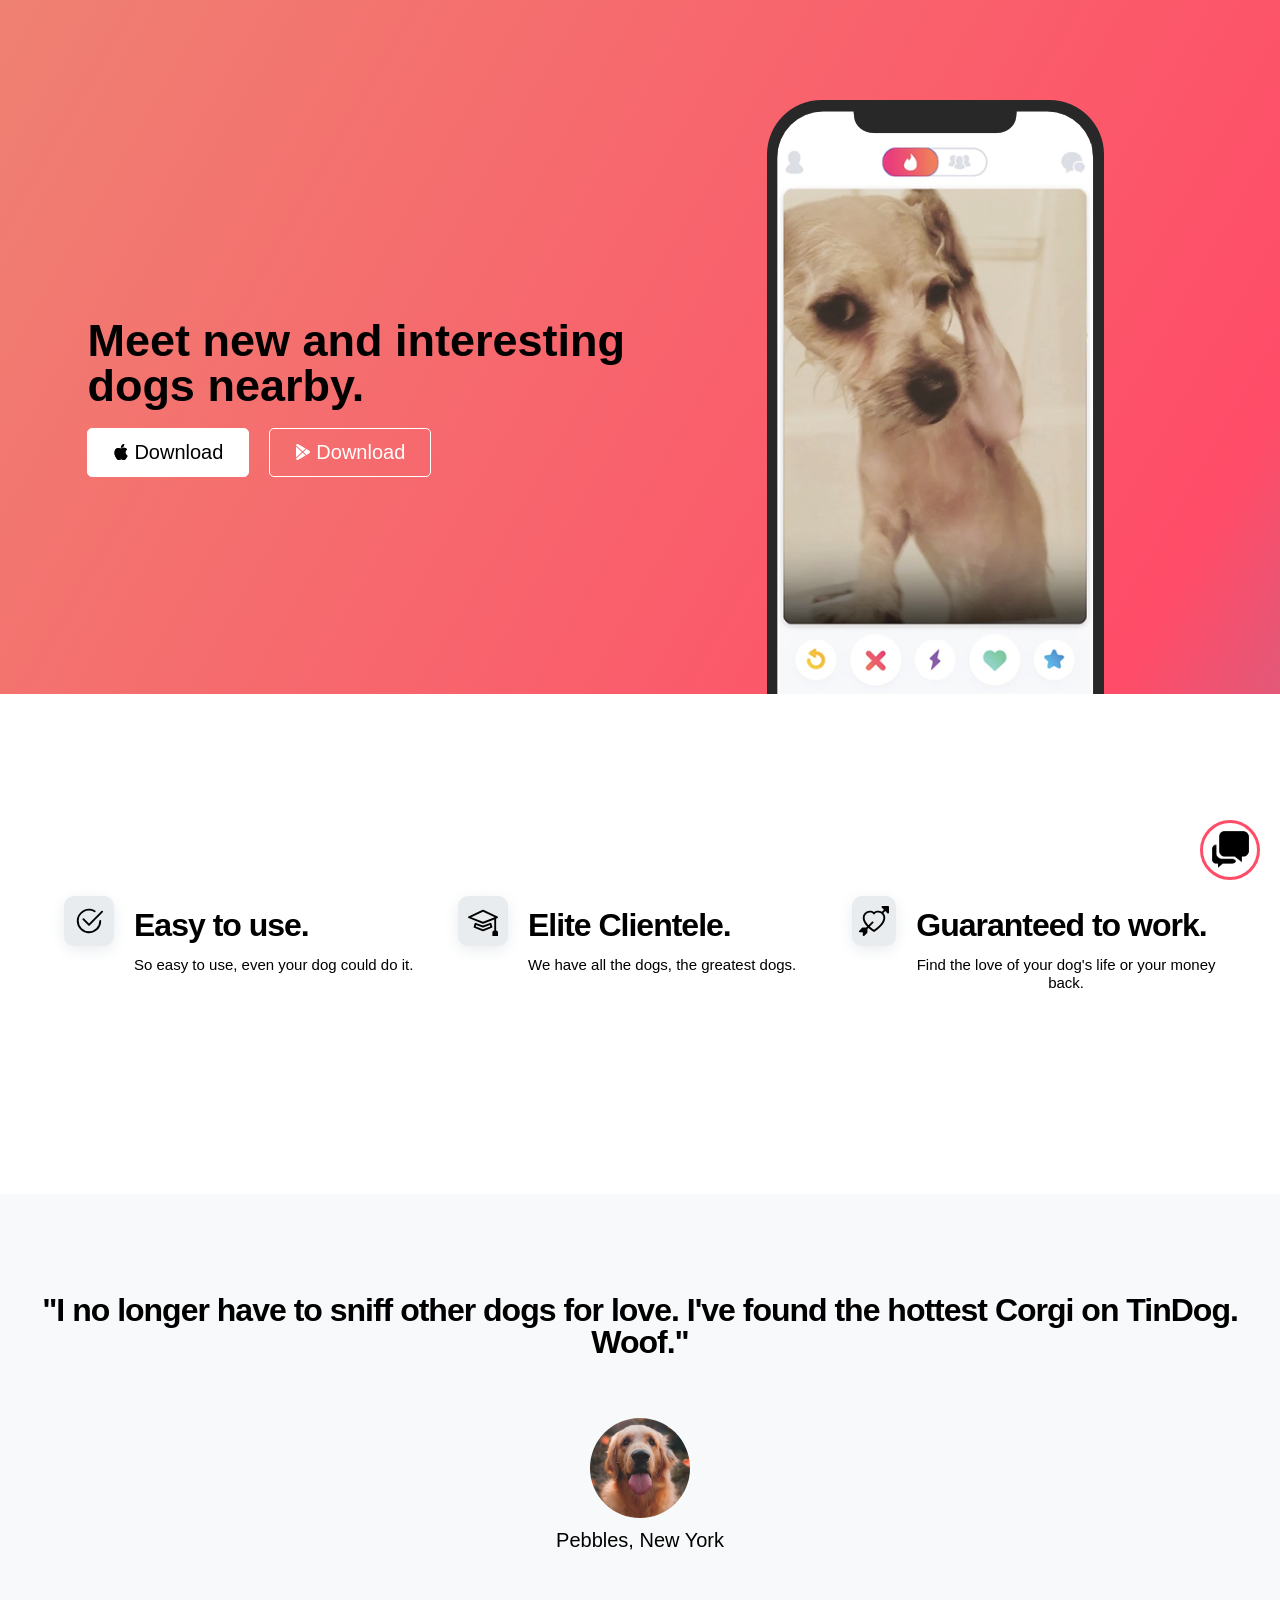
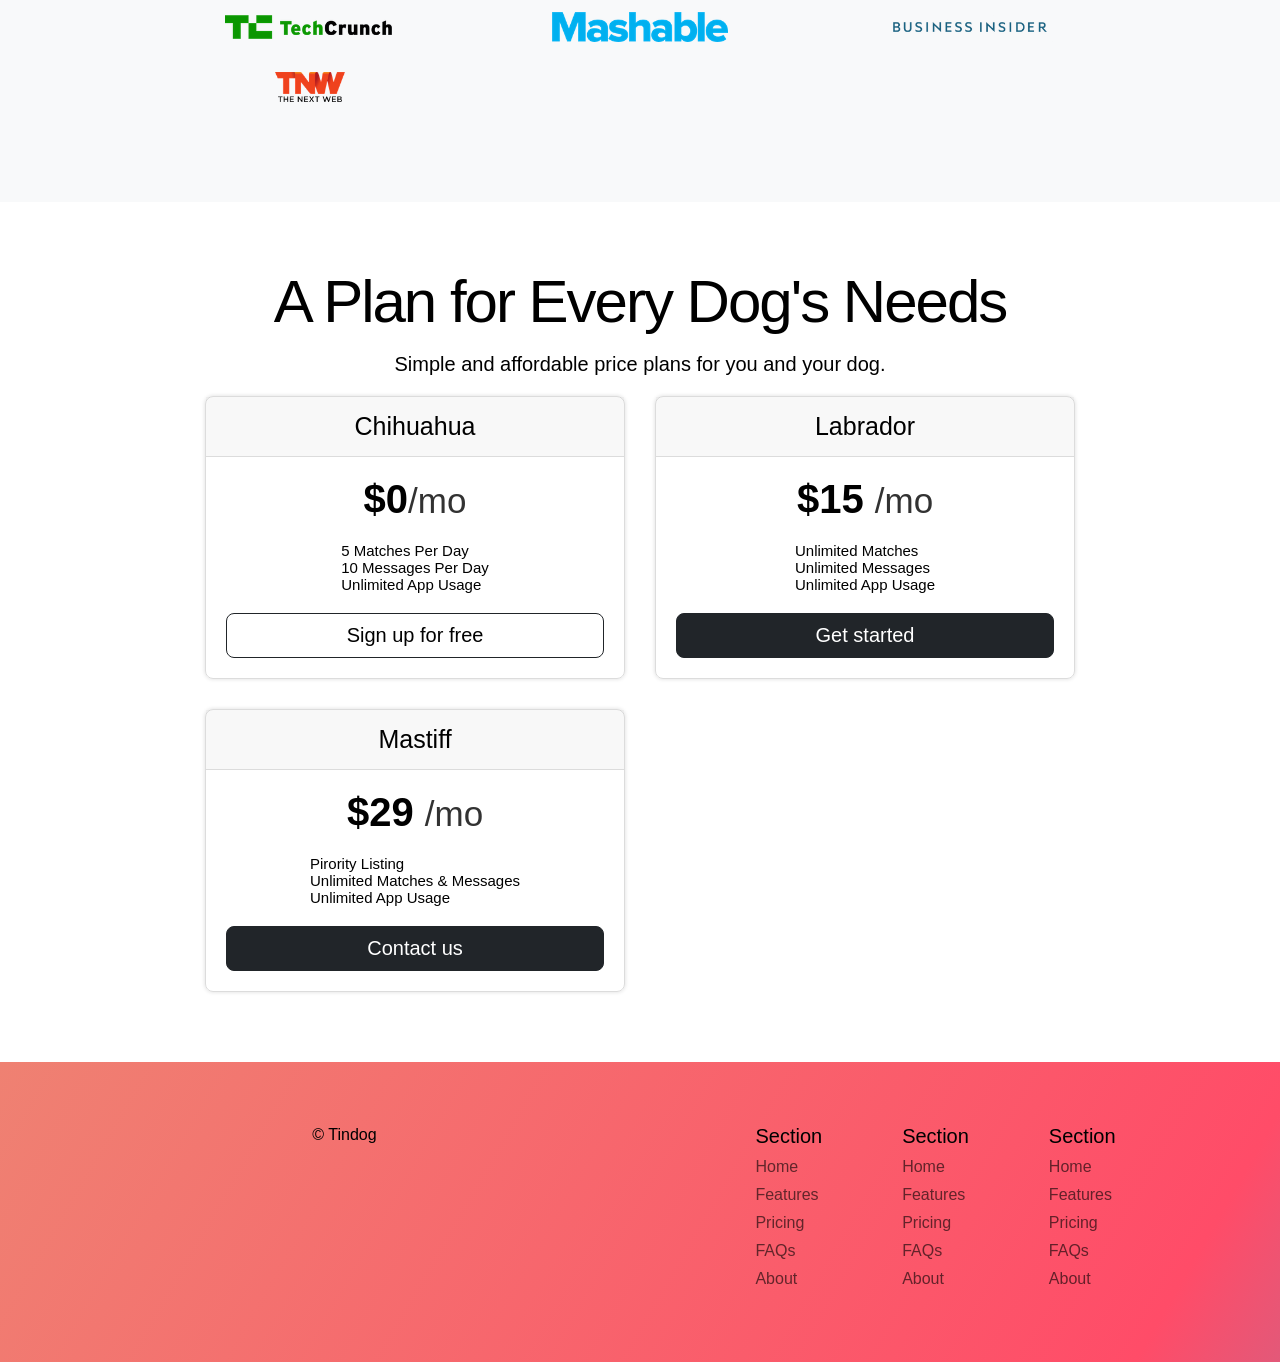
==== index.html @ 3310e5c8 "Rename tindog.html to index.html" ====
<!DOCTYPE html>
<html lang="en">
<head>
    <meta charset="UTF-8">
    <meta name="viewport" content="width=device-width, initial-scale=1.0">
    <link rel="stylesheet" href="tindogcss/tindog.css">
    <title>TinDog||web app</title>
</head>
<body>
    <div class="container">
        <header id="header">
           <div class="hero-grid">
            <div class="header-message header-item1">
                <h1 class="">Meet new and interesting <br> dogs nearby.</h1>

                <ul class="">
                    <li class=" ">
                        <a href="" class="btn filled">  
                         <svg xmlns="http://www.w3.org/2000/svg" width="16" height="16" fill="currentColor"
                        class="bi bi-apple mb-1" viewBox="0 0 16 16">
                        <path
                        d="M11.182.008C11.148-.03 9.923.023 8.857 1.18c-1.066 1.156-.902 2.482-.878 2.516.024.034 1.52.087 2.475-1.258.955-1.345.762-2.391.728-2.43Zm3.314 11.733c-.048-.096-2.325-1.234-2.113-3.422.212-2.189 1.675-2.789 1.698-2.854.023-.065-.597-.79-1.254-1.157a3.692 3.692 0 0 0-1.563-.434c-.108-.003-.483-.095-1.254.116-.508.139-1.653.589-1.968.607-.316.018-1.256-.522-2.267-.665-.647-.125-1.333.131-1.824.328-.49.196-1.422.754-2.074 2.237-.652 1.482-.311 3.83-.067 4.56.244.729.625 1.924 1.273 2.796.576.984 1.34 1.667 1.659 1.899.319.232 1.219.386 1.843.067.502-.308 1.408-.485 1.766-.472.357.013 1.061.154 1.782.539.571.197 1.111.115 1.652-.105.541-.221 1.324-1.059 2.238-2.758.347-.79.505-1.217.473-1.282Z" />
                        <path
                        d="M11.182.008C11.148-.03 9.923.023 8.857 1.18c-1.066 1.156-.902 2.482-.878 2.516.024.034 1.52.087 2.475-1.258.955-1.345.762-2.391.728-2.43Zm3.314 11.733c-.048-.096-2.325-1.234-2.113-3.422.212-2.189 1.675-2.789 1.698-2.854.023-.065-.597-.79-1.254-1.157a3.692 3.692 0 0 0-1.563-.434c-.108-.003-.483-.095-1.254.116-.508.139-1.653.589-1.968.607-.316.018-1.256-.522-2.267-.665-.647-.125-1.333.131-1.824.328-.49.196-1.422.754-2.074 2.237-.652 1.482-.311 3.83-.067 4.56.244.729.625 1.924 1.273 2.796.576.984 1.34 1.667 1.659 1.899.319.232 1.219.386 1.843.067.502-.308 1.408-.485 1.766-.472.357.013 1.061.154 1.782.539.571.197 1.111.115 1.652-.105.541-.221 1.324-1.059 2.238-2.758.347-.79.505-1.217.473-1.282Z" />
                        </svg>
                        Download
                        </a>
                    </li>
 
                    <li class="">
                        <a href="" class="btn outline"> 
                           <svg xmlns="http://www.w3.org/2000/svg" width="16" height="16" fill="currentColor"
                            class="bi bi-google-play mb-1" viewBox="0 0 16 16">
                            <path
                            d="M14.222 9.374c1.037-.61 1.037-2.137 0-2.748L11.528 5.04 8.32 8l3.207 2.96 2.694-1.586Zm-3.595 2.116L7.583 8.68 1.03 14.73c.201 1.029 1.36 1.61 2.303 1.055l7.294-4.295ZM1 13.396V2.603L6.846 8 1 13.396ZM1.03 1.27l6.553 6.05 3.044-2.81L3.333.215C2.39-.341 1.231.24 1.03 1.27Z" />
                            </svg>
                            Download
                        </a>
                    </li>
                </ul>
            </div>

            <img class="header-message header-item2" src="images\iphone.png" alt="">
           </div> 
        </header>

        <section class="feature-section">
           <div class="feature-grid">
            <div class="features">
                <div class="svg">
                    <svg xmlns="http://www.w3.org/2000/svg" height="30" fill="currentColor" class="bi bi-check2-circle"
                    viewBox="0 0 16 16">
                    <path
                    d="M2.5 8a5.5 5.5 0 0 1 8.25-4.764.5.5 0 0 0 .5-.866A6.5 6.5 0 1 0 14.5 8a.5.5 0 0 0-1 0 5.5 5.5 0 1 1-11 0z" />
                    <path
                    d="M15.354 3.354a.5.5 0 0 0-.708-.708L8 9.293 5.354 6.646a.5.5 0 1 0-.708.708l3 3a.5.5 0 0 0 .708 0l7-7z" />
                    </svg>
                </div>
              
                <div>
                    <h3>Easy to use.</h3>
                     <p>So easy to use, even your dog could do it.</p>
                </div>
            </div>

            <div class="features">
                <div class="svg">
                    <svg xmlns="http://www.w3.org/2000/svg" height="30" fill="currentColor" class="bi bi-mortarboard" viewBox="0 0 16 16">
                    <path d="M8.211 2.047a.5.5 0 0 0-.422 0l-7.5 3.5a.5.5 0 0 0 .025.917l7.5 3a.5.5 0 0 0 .372 0L14 7.14V13a1 1 0 0 0-1 1v2h3v-2a1 1 0 0 0-1-1V6.739l.686-.275a.5.5 0 0 0 .025-.917l-7.5-3.5ZM8 8.46 1.758 5.965 8 3.052l6.242 2.913L8 8.46Z"/>
                    <path d="M4.176 9.032a.5.5 0 0 0-.656.327l-.5 1.7a.5.5 0 0 0 .294.605l4.5 1.8a.5.5 0 0 0 .372 0l4.5-1.8a.5.5 0 0 0 .294-.605l-.5-1.7a.5.5 0 0 0-.656-.327L8 10.466 4.176 9.032Zm-.068 1.873.22-.748 3.496 1.311a.5.5 0 0 0 .352 0l3.496-1.311.22.748L8 12.46l-3.892-1.556Z"/>
                    </svg>
                </div>

                <div>
                    <h3>Elite Clientele.</h3>
                     <p>We have all the dogs, the greatest dogs.</p>
                </div>
            </div>

            <div class="features">
                <div class="svg">
                     <svg xmlns="http://www.w3.org/2000/svg" height="30" fill="currentColor" class="bi bi-arrow-through-heart"
                    viewBox="0 0 16 16">
                    <path fill-rule="evenodd"
                    d="M2.854 15.854A.5.5 0 0 1 2 15.5V14H.5a.5.5 0 0 1-.354-.854l1.5-1.5A.5.5 0 0 1 2 11.5h1.793l.53-.53c-.771-.802-1.328-1.58-1.704-2.32-.798-1.575-.775-2.996-.213-4.092C3.426 2.565 6.18 1.809 8 3.233c1.25-.98 2.944-.928 4.212-.152L13.292 2 12.147.854A.5.5 0 0 1 12.5 0h3a.5.5 0 0 1 .5.5v3a.5.5 0 0 1-.854.354L14 2.707l-1.006 1.006c.236.248.44.531.6.845.562 1.096.585 2.517-.213 4.092-.793 1.563-2.395 3.288-5.105 5.08L8 13.912l-.276-.182a21.86 21.86 0 0 1-2.685-2.062l-.539.54V14a.5.5 0 0 1-.146.354l-1.5 1.5Zm2.893-4.894A20.419 20.419 0 0 0 8 12.71c2.456-1.666 3.827-3.207 4.489-4.512.679-1.34.607-2.42.215-3.185-.817-1.595-3.087-2.054-4.346-.761L8 4.62l-.358-.368c-1.259-1.293-3.53-.834-4.346.761-.392.766-.464 1.845.215 3.185.323.636.815 1.33 1.519 2.065l1.866-1.867a.5.5 0 1 1 .708.708L5.747 10.96Z" />
                    </svg>
                </div>
                   
                <div>
                    <h3>Guaranteed to work.</h3>
                     <p>Find the love of your dog's life or your money back.</p>
                </div>
            </div>
          </div>  
        </section>

        <section class="testimonial">
            
            <div class="testimonial-items">
               <h3>"I no longer have to sniff other dogs for love. I've found the hottest Corgi on TinDog. <br> Woof."</h3>
            </div>

            <div class="testimonial-items b">
                <img class="dog-img" src="images\dog-img.jpg" alt="">
                <p>Pebbles, New York</p>
            </div>

            <div class="testimonial-items testimonial-grid">
                <img class="comp-img" src="images\techcrunch.png" alt="">
                <img class="comp-img" src="images\mashable.png" alt="">    
                <img class="comp-img" src="images\bizinsider.png" alt="">
                <img class="comp-img" src="images\tnw.png" alt="">
            </div>
        </section>

<!-- pricing -->


        <section class="pricing">

            <div class="pricing-text">
                <h2>A Plan for Every Dog's Needs</h2>
                 <p>Simple and affordable price plans for you and your dog.</p>
            </div>

           <div class="pricing-o">
 
                <div class="pricing-box">
                    <div class="pricing-header"> 
                      <h4>Chihuahua</h4>
                    </div>
                
                   <div class="ret">
                        <h6>$0<span>/mo</span></h6>
                        <ul>
                            <li>5 Matches Per Day</li>
                            <li>10 Messages Per Day</li>
                            <li>Unlimited App Usage</li>
                        </ul>
                        <button class="btn-2 outline-2" type="submit">Sign up for free</button>
                    </div>

                </div>

                <div class="pricing-box">
                    <div class="pricing-header"> 
                        <h4>Labrador</h4>   
                    </div>

                    <div class="ret">
                        <h6>$15 <span>/mo</span></h6>
                        <ul>
                            <li>Unlimited Matches</li>
                            <li>Unlimited Messages</li>
                            <li>Unlimited App Usage</li>
                        </ul>
                        <button class="btn-2 filled-2" type="submit">Get started</button>
                    </div>
                </div>


            <div class="pricing-box">
                <div class="pricing-header">    
                    <h4>Mastiff</h4>
               </div>

               <div class="ret">
                    <h6>$29 <span>/mo</span></h6>
                    <ul>
                        <li>Pirority Listing</li>
                        <li>Unlimited Matches & Messages</li>
                        <li>Unlimited App Usage</li>
                    </ul>
                    <button  class="btn-2 filled-2" type="submit">Contact us</button>
               </div>   
            </div>

         </div>
 
        </section>


<!-- pricing -->


        <footer>

            <div class="footer">

             <p class="created">
               © Tindog
            </p>

            <div class="footer-nav">
                <div>
                    <h5 class="footer-pg">Section</h5>
                    <ul>
                        <li><a href="" class="footer-link">Home</a></li>
                        <li><a href="" class="footer-link">Features</a></li>
                        <li><a href="" class="footer-link">Pricing</a></li>
                        <li><a href="" class="footer-link">FAQs</a></li>
                        <li><a href="" class="footer-link">About</a></li>
                    </ul>
                </div>

                <div>
                    <h5 class="footer-pg">Section</h5>
                    <ul>
                        <li><a href="" class="footer-link">Home</a></li>
                        <li><a href="" class="footer-link">Features</a></li>
                        <li><a href="" class="footer-link">Pricing</a></li>
                        <li><a href="" class="footer-link">FAQs</a></li>
                        <li><a href="" class="footer-link">About</a></li>
                    </ul>
                </div>

                <div>
                    <h5 class="footer-pg">Section</h5>
                    <ul>
                        <li><a href="" class="footer-link">Home</a></li>
                        <li><a href="" class="footer-link">Features</a></li>
                        <li><a href="" class="footer-link">Pricing</a></li>
                        <li><a href="" class="footer-link">FAQs</a></li>
                        <li><a href="" class="footer-link">About</a></li>
                    </ul>
                </div>
                 
            </div>

            </div>

        </footer>

        <div class="chat-container">
            <a href="#header"><img class="chat-box" src="icons\chatboxes.png" alt=""></a>
        </div>

    </div>
    
</body>
</html>
---- tindogcss/tindog.css ----
*{
    margin: 0;
    padding: 0;
    box-sizing: border-box;
 }

 :root{
    --background-1: linear-gradient(300deg, #00bfff, #ff4c68, #ef8172);

    --typeface: 'work sans', sans-serif;
 }

 html{
    font-size: 62.5%;
 }

 
    
 body{
    font-family: var(--typeface);
 }

 h2{
    font-size: 6rem;
    font-weight: 400;
    margin-bottom:2rem;
    line-height: 1;
    letter-spacing: -2px;
 }

 h1{
    font-size: 4.5rem;
    font-weight: 700;
    line-height: 1;
 }

 h3{
    font-size: 3.2rem;
    font-weight: 600;
    line-height: 1;
    letter-spacing: -1px;
    margin-bottom: 1.5rem;
 }

 h4{
    font-size: 2.5rem;
    font-weight: 400;
    text-align: center;
 }

 h5{
    font-size: 2rem;
    font-weight: 400;
    margin-bottom: 1rem;
 }

  h6{
    font-size:  4rem;
    font-weight: 600;
 }

 p{
   font-size: 1.5rem;
   line-height: 1.2;
 }

 a{
    text-decoration: none;
    display: inline-block;
    
 }

 ul{
    list-style-type: none;
 }


/* --------- HEADER ---------- */
header{
    background: var(--background-1); 
    background-size: 180% 180%;
    animation: transite 10s ease infinite;
    display: flex;
   justify-content: center;
   align-items: center;
   padding: 10rem 0 0;
}

@keyframes transite {
  0% {
    background-position: 0% 50%;
  }
  50% {
    background-position: 100% 50%;
  }
  100% {
    background-position: 0% 50%;
  }
}

.hero-grid{
   display: grid;
   grid-template-columns: repeat(auto-fit,minmax(400px,1fr));
   max-width: 1800px;
   width: 90%;
   margin: 0 auto;
   align-items: center;
   grid-gap: 3rem;
}

.header-item1{
   justify-self:flex-end;
}

.header-item1 h1{
     margin-bottom: 2rem;
}

header ul{
    display: flex;
    gap: 2rem;
}

.header-item2{
    justify-self: center;
}

/* COMPONENTS */

.btn{
    display: flex;
    align-items: center;
    gap: 0.5rem;
    padding:1.2rem 2.5rem;
    border-radius: 5px;
    border: 1px solid white;
    font-size: 2rem;
    transition: 0.5s ease-in-out;
}

.outline{
     color: white;
 
}

.outline:hover{
     background-color: white;
     color: #000;
}

.filled{
    background-color: white;
    color: black;
}

.filled:hover{
     background-color: #d3d4d5;
     border: 1px solid #d3d4d5;
}

 /* COMPONENTS */

/* ------- FEATURES -------- */


/* ------- FEATURES -------- */
.feature-section{
   display: flex;
   justify-content: center;
   align-items: center;
   height: 50rem;
}
.feature-grid {
    display: grid;
   max-width: 1800px;
   width: 90%;
   grid-template-columns: repeat(auto-fit,minmax(300px,1fr));
   margin: 0 auto;
    gap: 3rem;
}

.features{
    display: flex;
    align-items: baseline;
    gap: 2rem;
}

.features .svg{
    background-color: rgba(233,236,239,1) ;
    border-radius: 10px;
    display: flex;
    justify-content: center;
    align-items: center;
    width: 5rem;
     height: 5rem;
     box-shadow: 0px 4px 15px rgba(233,236,239,1);
     transition: 0.6s ease;
}

.features .svg:hover{
    transform: rotateY(160deg);
}

/* --------- TESTIMONIALS ---------- */
.testimonial{
    display: flex;
    flex-direction: column;
    align-items: center;
    gap: 6rem;
    background-color: rgba(248,249,250,1);
    padding: 10rem 0rem;
    margin-bottom: 7rem;
}

.b{
    display: flex;
    flex-direction: column;
    gap: 1rem;
    align-items: center;
}

.testimonial-grid{
    display: grid;
   max-width: 1800px;
   width: 90%;
   grid-template-columns: repeat(auto-fit,minmax(300px,0.1fr));
   margin: 0 auto;
   gap: 3rem;
   justify-items: center;
   justify-content: center;
   align-content: center;
}

.testimonial-items h3{
     margin-bottom: 0;
     text-align: center;
}

.dog-img{
    width: 10rem;
    border-radius: 50%;
    transition: 0.6s ease-in-out;
}

.dog-img:hover{
    transform: scale(1.1);
}

.testimonial-items p{
     font-size: 2rem;
     font-weight: 100;
     text-align: center;
}

.comp-img{
    height: 3rem;
}

/* chat-box */
.chat-container{
  width: 6rem;
  height: 6rem;
  display: flex;
  justify-content: center;
  align-items: center;
  border-radius: 50%;
  position:fixed;
  right: 20px;
  bottom:20px;
   transition: 0.5s ease;
   border: 3px solid  #ff4c68;
}

.chat-box{
    width: 4.5rem;
}

.pricing{
    margin-bottom: 7rem;
}

.pricing-text h2,p{
    text-align: center;
}

.pricing-text p{
    font-size: 2rem;
    font-weight: 300;
    margin-bottom: 2rem;
}

 .pricing-o{
     display: grid;
   max-width: 1800px;
   width: 90%;
   grid-template-columns: repeat(auto-fit,minmax(420px,0.2fr));
   margin: 0 auto;
   gap: 3rem;
   justify-items: center;
   align-content: center;
   justify-content: center;
 }

 .pricing-box{
       border-radius: 8px;
     border: 1px solid gainsboro;
     width: 420px;
     box-shadow: 0px 0px 4px gainsboro;
 }

 .pricing-header{
    border-bottom: 1px solid gainsboro;
    background-color: #21252908;
    padding: 1.5rem 1rem;
 }

 
 .ret{
    display: flex;
    flex-direction: column;
    gap: 2rem;
    align-items: center;
    padding: 2rem;
 }

 .ret li{
    font-size: 1.5rem;
 }

.btn-2{
    width: 100%;
    padding: 1rem 0rem;
    border-radius: 8px;
    font-size: 2rem;
    cursor: pointer;
    transition: 0.5s ease-in;
 }


 .outline-2{
   background-color: #fff;
    border: 1px solid #212529;
 }
 
 .filled-2{
    color: #fff;
    background-color: #212529; 
    border: 1px solid #212529;
 }

 .outline-2:hover{
    background-color: #212529;
    color: #fff;
 }

 .filled-2:hover{
    background-color:  #424649;
 }

 span{
    font-size: 3.5rem;
    font-weight: 100;
    opacity: 80%;
 } 
 
 footer{
   background: var(--background-1);
   display: flex;
   flex-direction: column;
   align-items: center;
   justify-content: center;
   background-size: 180% 180%;
   animation: transite 10s ease infinite;
   height: 30rem;
 }

 .footer{
   display: grid;
   grid-template-columns: repeat(auto-fit,minmax(400px,1fr));
   max-width: 1800px;
   width: 90%;
   margin: 0 auto;
   gap: 3rem;
 }

 footer p{
    font-size: 1.6rem;
    font-weight: 100;
    text-align: left;
 }

 .created{
   justify-self: center;
 }

 .footer-nav{
    display: flex;
   gap: 8rem;
     justify-self: center;
 }

 .footer-link{
    opacity: 60%;
    font-size: 1.6rem;
    color: #000;
     font-weight: 100;
     margin-bottom: 1rem;
 }
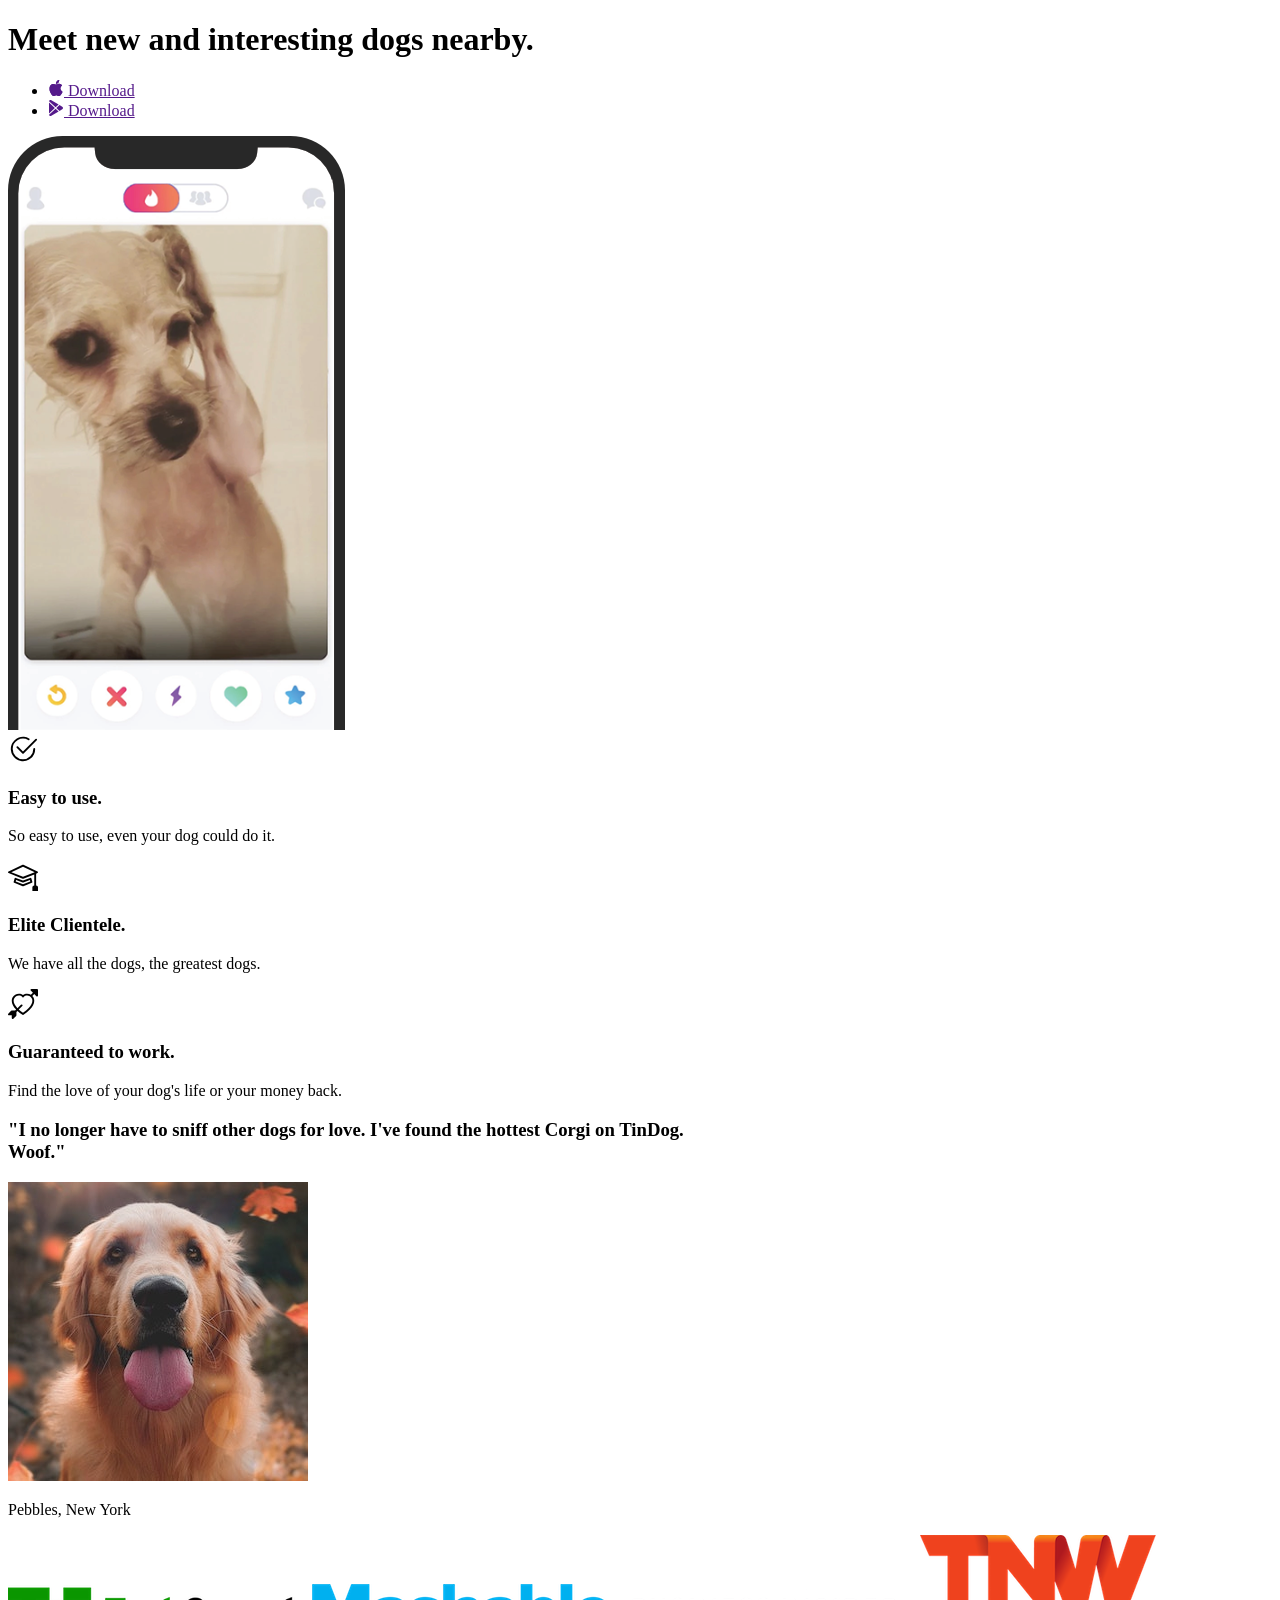
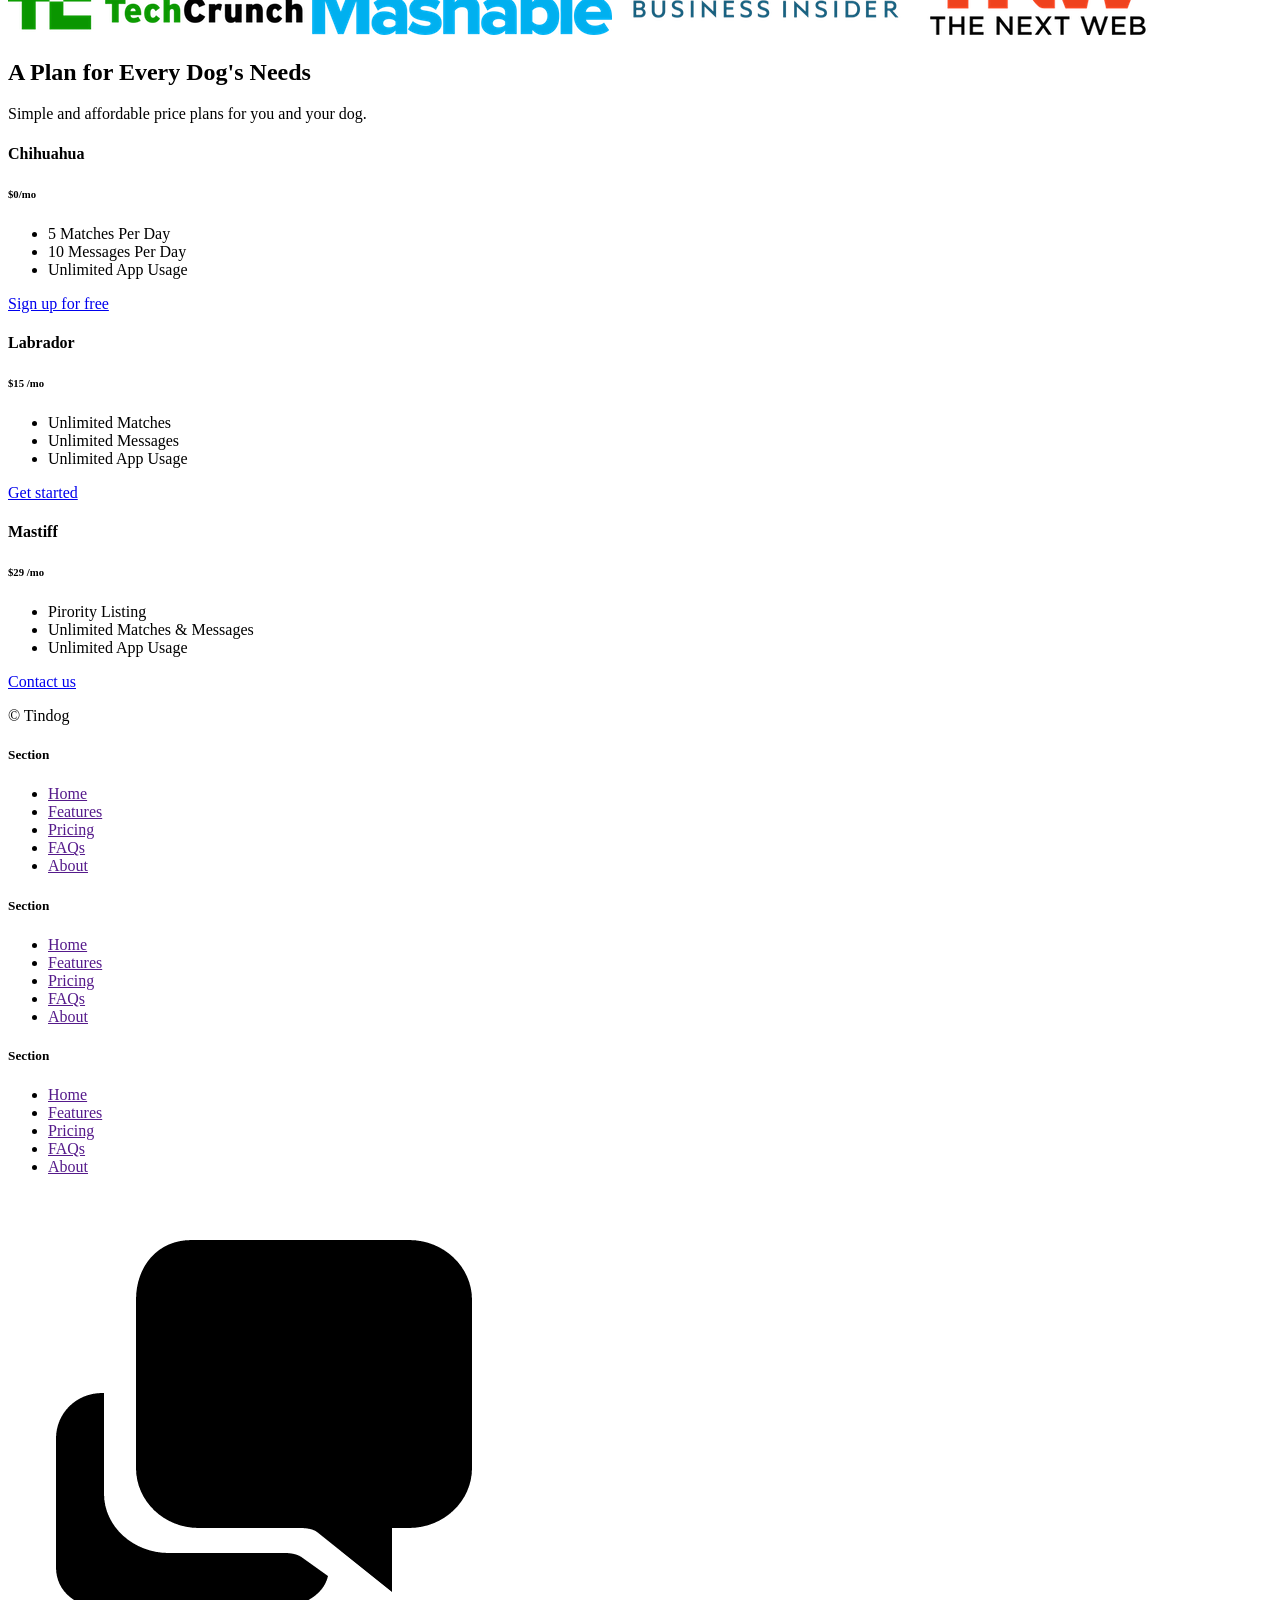
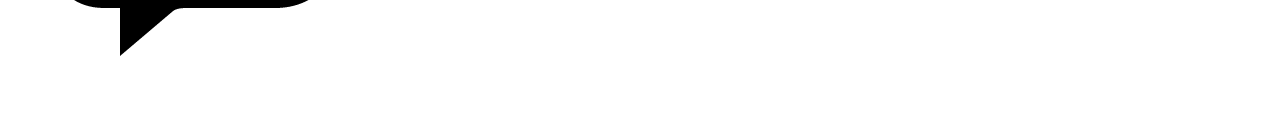
==== commit 60f42a50: "Add files via upload" ====
--- a/index.html
+++ b/index.html
@@ -3,15 +3,15 @@
 <head>
     <meta charset="UTF-8">
     <meta name="viewport" content="width=device-width, initial-scale=1.0">
+    <link rel="shortcut icon" href="images/dog-img.jpg" type="image/x-icon">
     <link rel="stylesheet" href="tindogcss/tindog.css">
     <title>TinDog||web app</title>
 </head>
 <body>
-    <div class="container">
         <header id="header">
            <div class="hero-grid">
             <div class="header-message header-item1">
-                <h1 class="">Meet new and interesting <br> dogs nearby.</h1>
+                <h1 class="">Meet new and interesting dogs nearby.</h1>
 
                 <ul class="">
                     <li class=" ">
@@ -124,7 +124,6 @@
             </div>
 
            <div class="pricing-o">
- 
                 <div class="pricing-box">
                     <div class="pricing-header"> 
                       <h4>Chihuahua</h4>
@@ -137,9 +136,8 @@
                             <li>10 Messages Per Day</li>
                             <li>Unlimited App Usage</li>
                         </ul>
-                        <button class="btn-2 outline-2" type="submit">Sign up for free</button>
-                    </div>
-
+                        <a href="#" class="btn-2 outline-2" type="submit">Sign up for free</a>
+                    </div>
                 </div>
 
                 <div class="pricing-box">
@@ -154,7 +152,7 @@
                             <li>Unlimited Messages</li>
                             <li>Unlimited App Usage</li>
                         </ul>
-                        <button class="btn-2 filled-2" type="submit">Get started</button>
+                        <a href="#" class="btn-2 filled-2" type="submit">Get started</a>
                     </div>
                 </div>
 
@@ -171,27 +169,22 @@
                         <li>Unlimited Matches & Messages</li>
                         <li>Unlimited App Usage</li>
                     </ul>
-                    <button  class="btn-2 filled-2" type="submit">Contact us</button>
+                    <a href="#"  class="btn-2 filled-2" type="submit">Contact us</a>
                </div>   
             </div>
 
          </div>
  
         </section>
-
-
 <!-- pricing -->
-
-
         <footer>
-
-            <div class="footer">
-
+            <div class="wrapper">
+                
              <p class="created">
                © Tindog
             </p>
 
-            <div class="footer-nav">
+            <aside class="footer-nav">
                 <div>
                     <h5 class="footer-pg">Section</h5>
                     <ul>
@@ -223,19 +216,69 @@
                         <li><a href="" class="footer-link">FAQs</a></li>
                         <li><a href="" class="footer-link">About</a></li>
                     </ul>
-                </div>
-                 
-            </div>
-
-            </div>
-
+                </div>  
+            </aside>
+            </div>
         </footer>
 
-        <div class="chat-container">
-            <a href="#header"><img class="chat-box" src="icons\chatboxes.png" alt=""></a>
-        </div>
-
-    </div>
+<div class="chat-container">
+    <a href="#header"><img class="chat-box" src="icons\chatboxes.png" alt=""></a>
+</div>
+
+<!-- PAGE-LOADING-COMPONENT -->
+<div class="load-page">
+    <div class="load-page__component">
+        <div class="loaders"></div>
+    </div>
+</div>
+
+
+<!-- <section class="grid-test">
+    <div class="row">
+        <div class="col-1-2">
+            col-1-2
+        </div>
+
+        <div class="col-1-2">
+            col-1-2
+        </div>
+    </div>
+
+    <div class="row">
+        <div class="col-1-3">
+            col-1-3
+        </div>
+
+        <div class="col-1-3">
+            col-1-3
+        </div>
+
+        <div class="col-1-3">col-1-3</div>
+    </div>
+
+    <div class="row">
+        <div class="col-1-3">col-1-3</div>
+        <div class="col-2-3">col-1-3</div>
+    </div>
+
+    <div class="row">
+        <div class="col-1-of-4">col-1-of-4</div>
+        <div class="col-1-of-4">col-1-of-4</div>
+        <div class="col-1-of-4">col-1-of-4</div>
+        <div class="col-1-of-4">col-1-of-4</div>
+    </div>
+
+    <div class="row">
+        <div class="col-1-of-4">col-1-of-4</div>
+        <div class="col-1-of-4">col-1-of-4</div>
+        <div class="col-2-of-4">col-2-of-4</div>
+    </div>
+
+    <div class="row">
+        <div class="col-1-of-4">col-1-of-4</div>
+        <div class="col-3-of-4">col-3-of-4</div>
+    </div>
+</section> -->
     
 </body>
-</html>
+</html>
